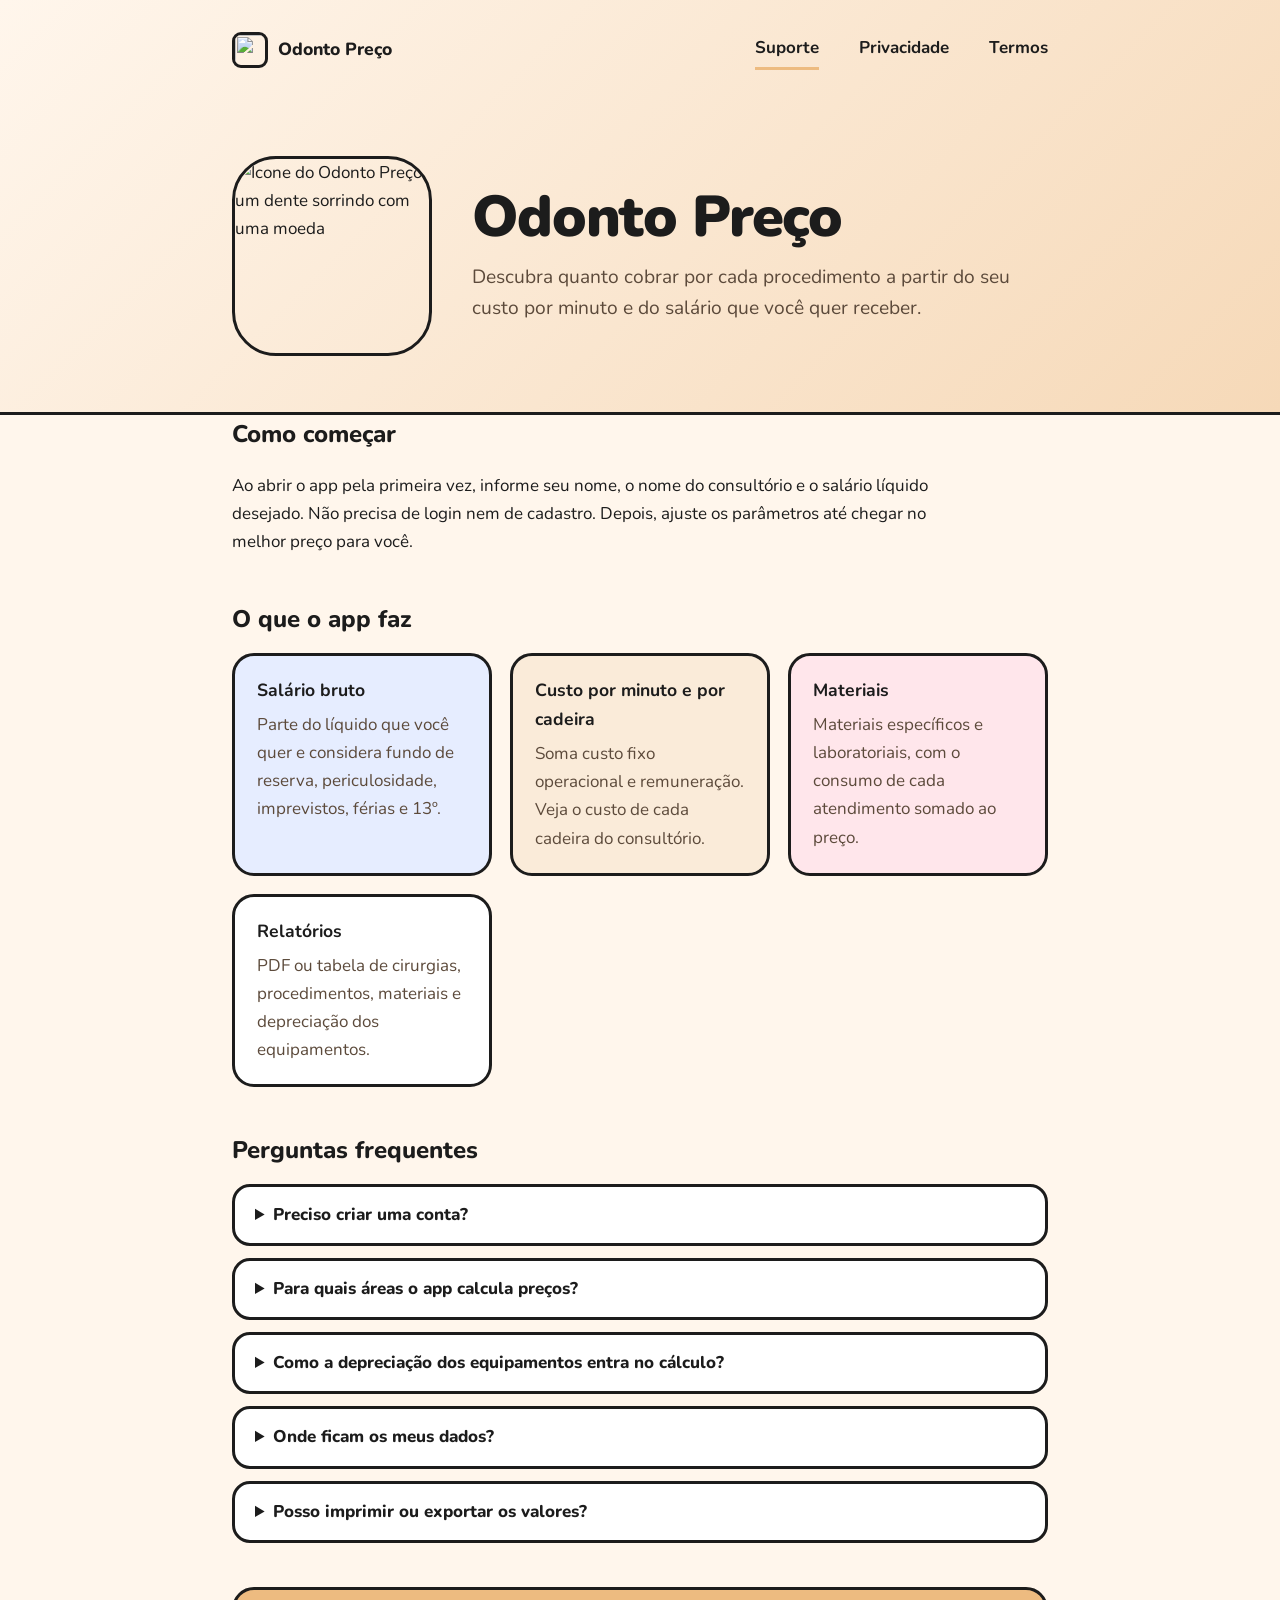
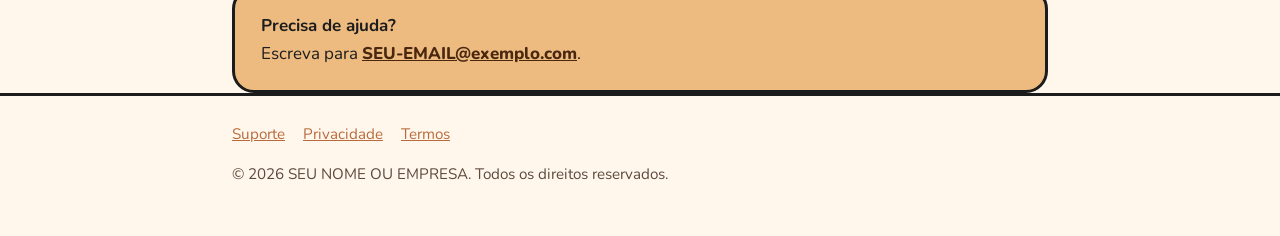
==== index.html @ 5d1fe0f5 "First Website Upload" ====
<!DOCTYPE html>
<html lang="pt-BR">
<head>
<meta charset="utf-8">
<meta name="viewport" content="width=device-width, initial-scale=1, viewport-fit=cover">
<title>Odonto Preço – Suporte</title>
<link rel="icon" href="icon.png">
<link rel="preconnect" href="https://fonts.googleapis.com">
<link rel="preconnect" href="https://fonts.gstatic.com" crossorigin>
<link rel="stylesheet" href="https://fonts.googleapis.com/css2?family=Nunito:wght@400;700;800;900&display=swap">
<link rel="stylesheet" href="style.css">
</head>
<body>
<header class="hero"><nav class="wrap"><a class="brand" href="index.html"><img src="icon.png" alt="">Odonto Preço</a><a href="index.html" aria-current="page">Suporte</a><a href="privacidade.html">Privacidade</a><a href="termos.html">Termos</a></nav>
<div class="wrap"><img src="icon.png" alt="Ícone do Odonto Preço: um dente sorrindo com uma moeda"><div><h1>Odonto Preço</h1><p class="lead">Descubra quanto cobrar por cada procedimento a partir do seu custo por minuto e do salário que você quer receber.</p></div></div></header>
<main class="wrap">
<h2>Como começar</h2>
<p>Ao abrir o app pela primeira vez, informe seu nome, o nome do consultório e o salário líquido desejado. Não precisa de login nem de cadastro. Depois, ajuste os parâmetros até chegar no melhor preço para você.</p>
<h2>O que o app faz</h2>
<div class="grid">
<div class="card"><h3>Salário bruto</h3><p>Parte do líquido que você quer e considera fundo de reserva, periculosidade, imprevistos, férias e 13º.</p></div>
<div class="card"><h3>Custo por minuto e por cadeira</h3><p>Soma custo fixo operacional e remuneração. Veja o custo de cada cadeira do consultório.</p></div>
<div class="card"><h3>Materiais</h3><p>Materiais específicos e laboratoriais, com o consumo de cada atendimento somado ao preço.</p></div>
<div class="card"><h3>Relatórios</h3><p>PDF ou tabela de cirurgias, procedimentos, materiais e depreciação dos equipamentos.</p></div>
</div>
<h2>Perguntas frequentes</h2>
<details><summary>Preciso criar uma conta?</summary><p>Não. Você informa nome, consultório e salário desejado na primeira abertura e já pode usar.</p></details>
<details><summary>Para quais áreas o app calcula preços?</summary><p>Implantodontia, dentística e prótese.</p></details>
<details><summary>Como a depreciação dos equipamentos entra no cálculo?</summary><p>Você informa o investimento inicial feito para montar a clínica e o app inclui a depreciação dos equipamentos nos custos.</p></details>
<details><summary>Onde ficam os meus dados?</summary><p>Ficam salvos no seu iCloud. Quem desenvolve o app não tem acesso a eles. Veja os detalhes na <a href="privacidade.html">Política de Privacidade</a>.</p></details>
<details><summary>Posso imprimir ou exportar os valores?</summary><p>Sim, em PDF ou em tabela, na área de relatórios do app.</p></details>
<div class="contact"><p><strong>Precisa de ajuda?</strong></p><p>Escreva para <a href="mailto:SEU-EMAIL@exemplo.com">SEU-EMAIL@exemplo.com</a>.</p></div></main>
<footer><div class="wrap"><a href="index.html">Suporte</a><a href="privacidade.html">Privacidade</a><a href="termos.html">Termos</a><p>© 2026 SEU NOME OU EMPRESA. Todos os direitos reservados.</p></div></footer>
</body>
</html>
---- style.css ----
:root{--ink:#1c1c1c;--cream:#fff6ec;--peach:#f6d9b8;--coin:#edbb80;--rust:#b96b3c;--brown:#70401f;--sky:#b8ccff;--rose:#ffb8c6;--card:#ffffff;--mut:#5c4a3b}
@media (prefers-color-scheme:dark){:root{--ink:#f4ece3;--cream:#1d1712;--peach:#2b2017;--coin:#edbb80;--rust:#e0955f;--brown:#edbb80;--card:#261d16;--mut:#c4b3a2}}
*{box-sizing:border-box}
html{scroll-padding-top:env(safe-area-inset-top,0px)}
body{margin:0;background:var(--cream);color:var(--ink);font:17px/1.65 "Nunito",ui-rounded,"Avenir Next","Segoe UI",system-ui,sans-serif;padding:env(safe-area-inset-top,0px) 0 env(safe-area-inset-bottom,0px)}
.wrap{max-width:860px;margin:0 auto;padding:0 22px}
nav{display:flex;gap:22px;flex-wrap:wrap;align-items:center;padding:20px 0;font-weight:700}
nav a{color:var(--ink);text-decoration:none;padding:4px 0;border-bottom:3px solid transparent}
nav a:hover,nav a[aria-current]{border-bottom-color:var(--coin)}
nav .brand{margin-right:auto;display:flex;align-items:center;gap:10px;font-weight:800;font-size:1.1rem;border:0}
nav .brand img{width:36px;height:36px;border-radius:9px}
a{color:var(--rust)}
a:focus-visible,summary:focus-visible{outline:3px solid var(--rust);outline-offset:3px;border-radius:6px}
.hero{background:linear-gradient(135deg,var(--cream),var(--peach));border-bottom:3px solid var(--ink)}
.hero .wrap{display:flex;align-items:center;gap:40px;padding-top:28px;padding-bottom:56px}
.hero img{width:200px;height:200px;border-radius:44px;border:3px solid var(--ink);flex:none}
h1{font-size:clamp(2.2rem,7vw,3.6rem);line-height:1.05;margin:0 0 14px;font-weight:900;letter-spacing:-.02em}
.lead{font-size:1.2rem;color:var(--mut);margin:0;max-width:30em}
main{padding:44px 0 72px}
h2{font-size:1.5rem;font-weight:800;margin:44px 0 14px}
h2:first-child{margin-top:0}
h3{font-size:1.1rem;margin:26px 0 6px}
p,li{max-width:42em}
.grid{display:grid;grid-template-columns:repeat(auto-fit,minmax(240px,1fr));gap:18px}
.card{background:var(--card);border:3px solid var(--ink);border-radius:22px;padding:20px 22px}
.card h3{margin-top:0}
.card p{margin:0;color:var(--mut)}
.card:nth-child(4n+1){background:color-mix(in srgb,var(--sky) 35%,var(--card))}
.card:nth-child(4n+2){background:color-mix(in srgb,var(--coin) 30%,var(--card))}
.card:nth-child(4n+3){background:color-mix(in srgb,var(--rose) 35%,var(--card))}
details{background:var(--card);border:3px solid var(--ink);border-radius:18px;padding:14px 20px;margin-bottom:12px}
summary{cursor:pointer;font-weight:800}
details p{margin:10px 0 0;color:var(--mut)}
.contact{margin-top:44px;background:var(--coin);color:#1c1c1c;border:3px solid var(--ink);border-radius:22px;padding:22px 26px}
.contact p{margin:0}
.contact a{color:#4a2810;font-weight:800}
.doc p,.doc li{color:var(--ink)}
.doc ul{padding-left:1.2em}
.updated{color:var(--mut);font-size:.95rem}
footer{border-top:3px solid var(--ink);padding:26px 0 34px;font-size:.95rem;color:var(--mut)}
footer a{margin-right:18px}
@media (max-width:640px){.hero .wrap{flex-direction:column;align-items:flex-start;gap:22px}.hero img{width:120px;height:120px;border-radius:28px}}
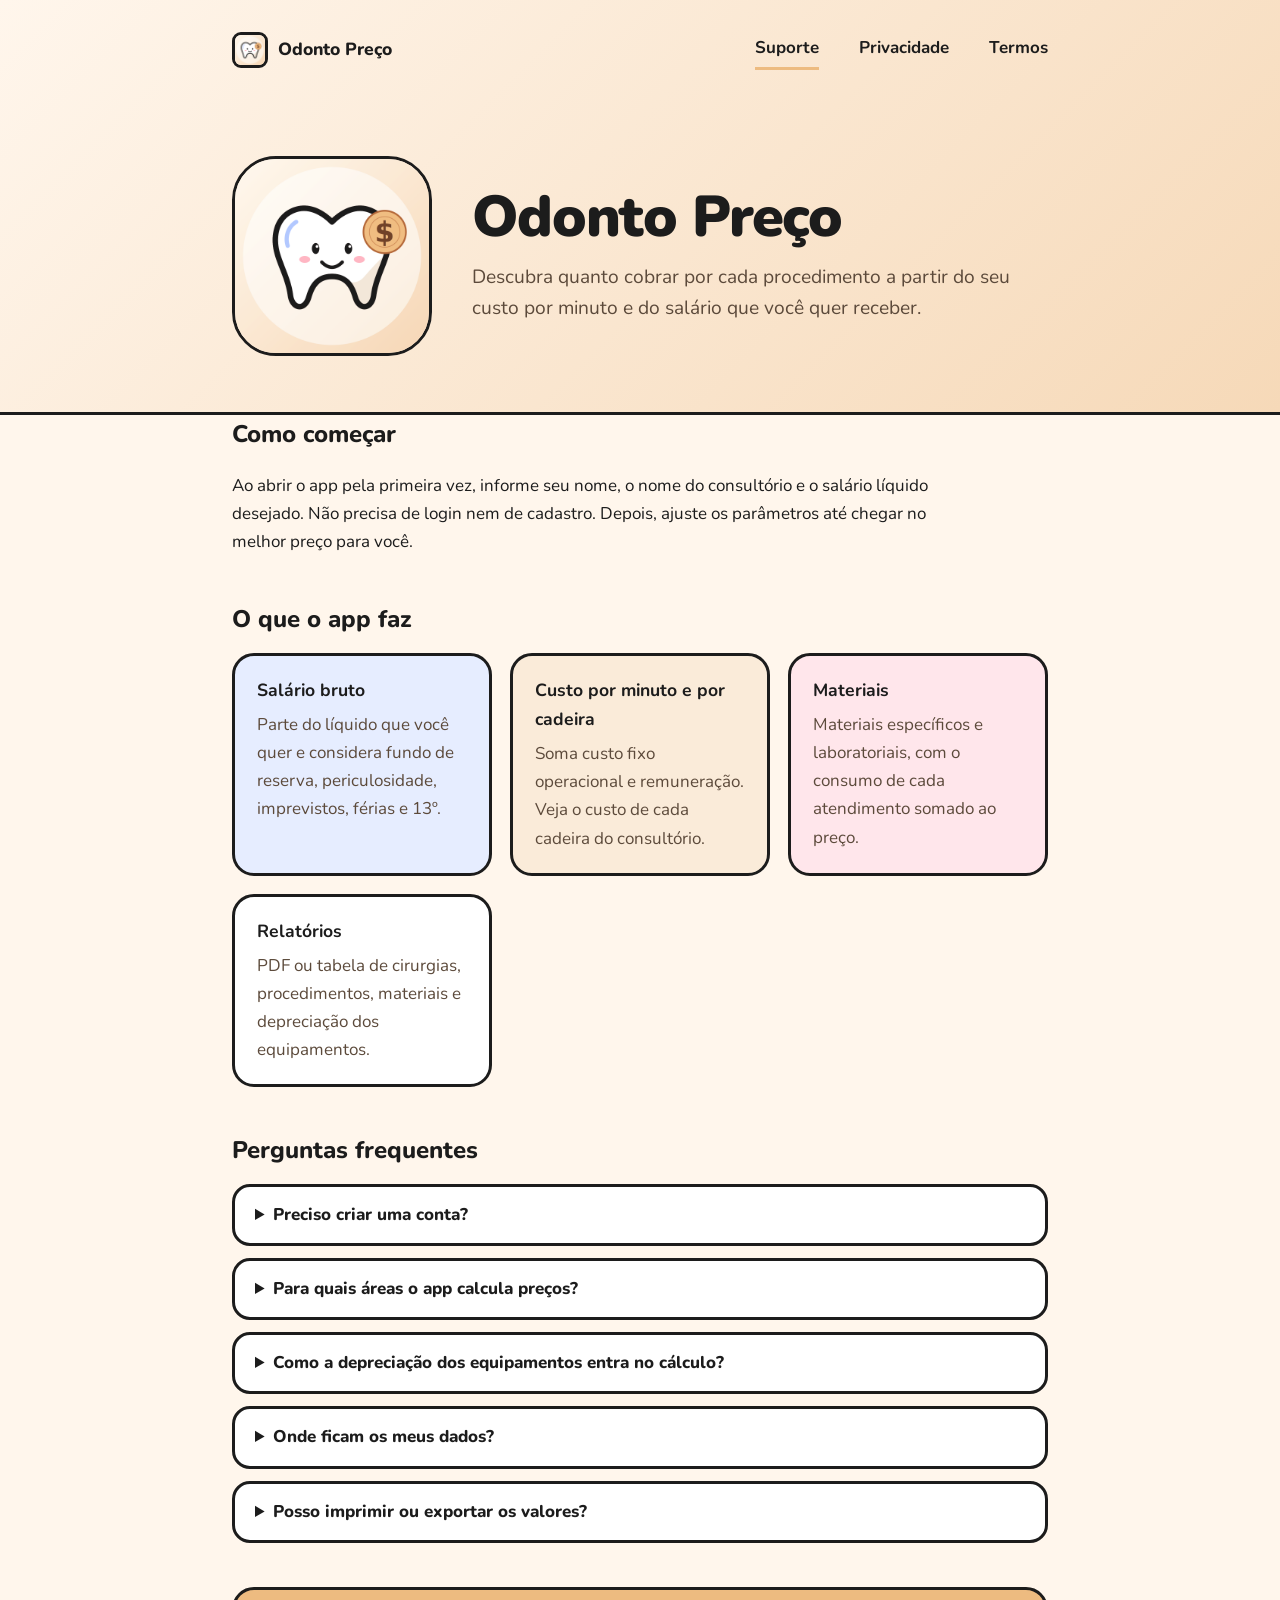
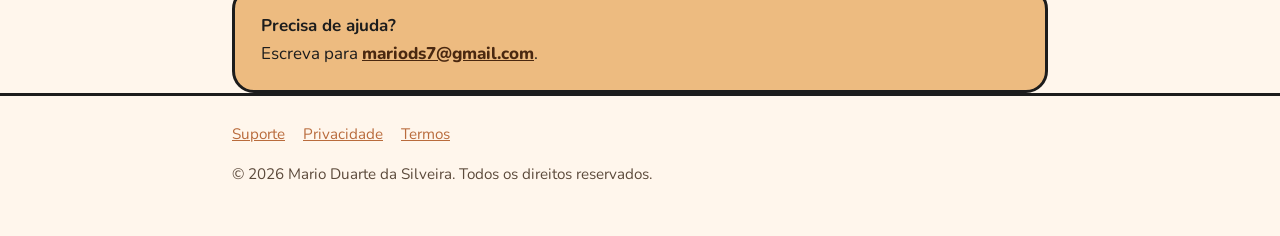
==== commit fa232763: "Icon Upload" ====
--- a/index.html
+++ b/index.html
@@ -29,7 +29,7 @@
 <details><summary>Como a depreciação dos equipamentos entra no cálculo?</summary><p>Você informa o investimento inicial feito para montar a clínica e o app inclui a depreciação dos equipamentos nos custos.</p></details>
 <details><summary>Onde ficam os meus dados?</summary><p>Ficam salvos no seu iCloud. Quem desenvolve o app não tem acesso a eles. Veja os detalhes na <a href="privacidade.html">Política de Privacidade</a>.</p></details>
 <details><summary>Posso imprimir ou exportar os valores?</summary><p>Sim, em PDF ou em tabela, na área de relatórios do app.</p></details>
-<div class="contact"><p><strong>Precisa de ajuda?</strong></p><p>Escreva para <a href="mailto:SEU-EMAIL@exemplo.com">SEU-EMAIL@exemplo.com</a>.</p></div></main>
-<footer><div class="wrap"><a href="index.html">Suporte</a><a href="privacidade.html">Privacidade</a><a href="termos.html">Termos</a><p>© 2026 SEU NOME OU EMPRESA. Todos os direitos reservados.</p></div></footer>
+<div class="contact"><p><strong>Precisa de ajuda?</strong></p><p>Escreva para <a href="mailto:SEU-EMAIL@exemplo.com">mariods7@gmail.com</a>.</p></div></main>
+<footer><div class="wrap"><a href="index.html">Suporte</a><a href="privacidade.html">Privacidade</a><a href="termos.html">Termos</a><p>© 2026 Mario Duarte da Silveira. Todos os direitos reservados.</p></div></footer>
 </body>
 </html>
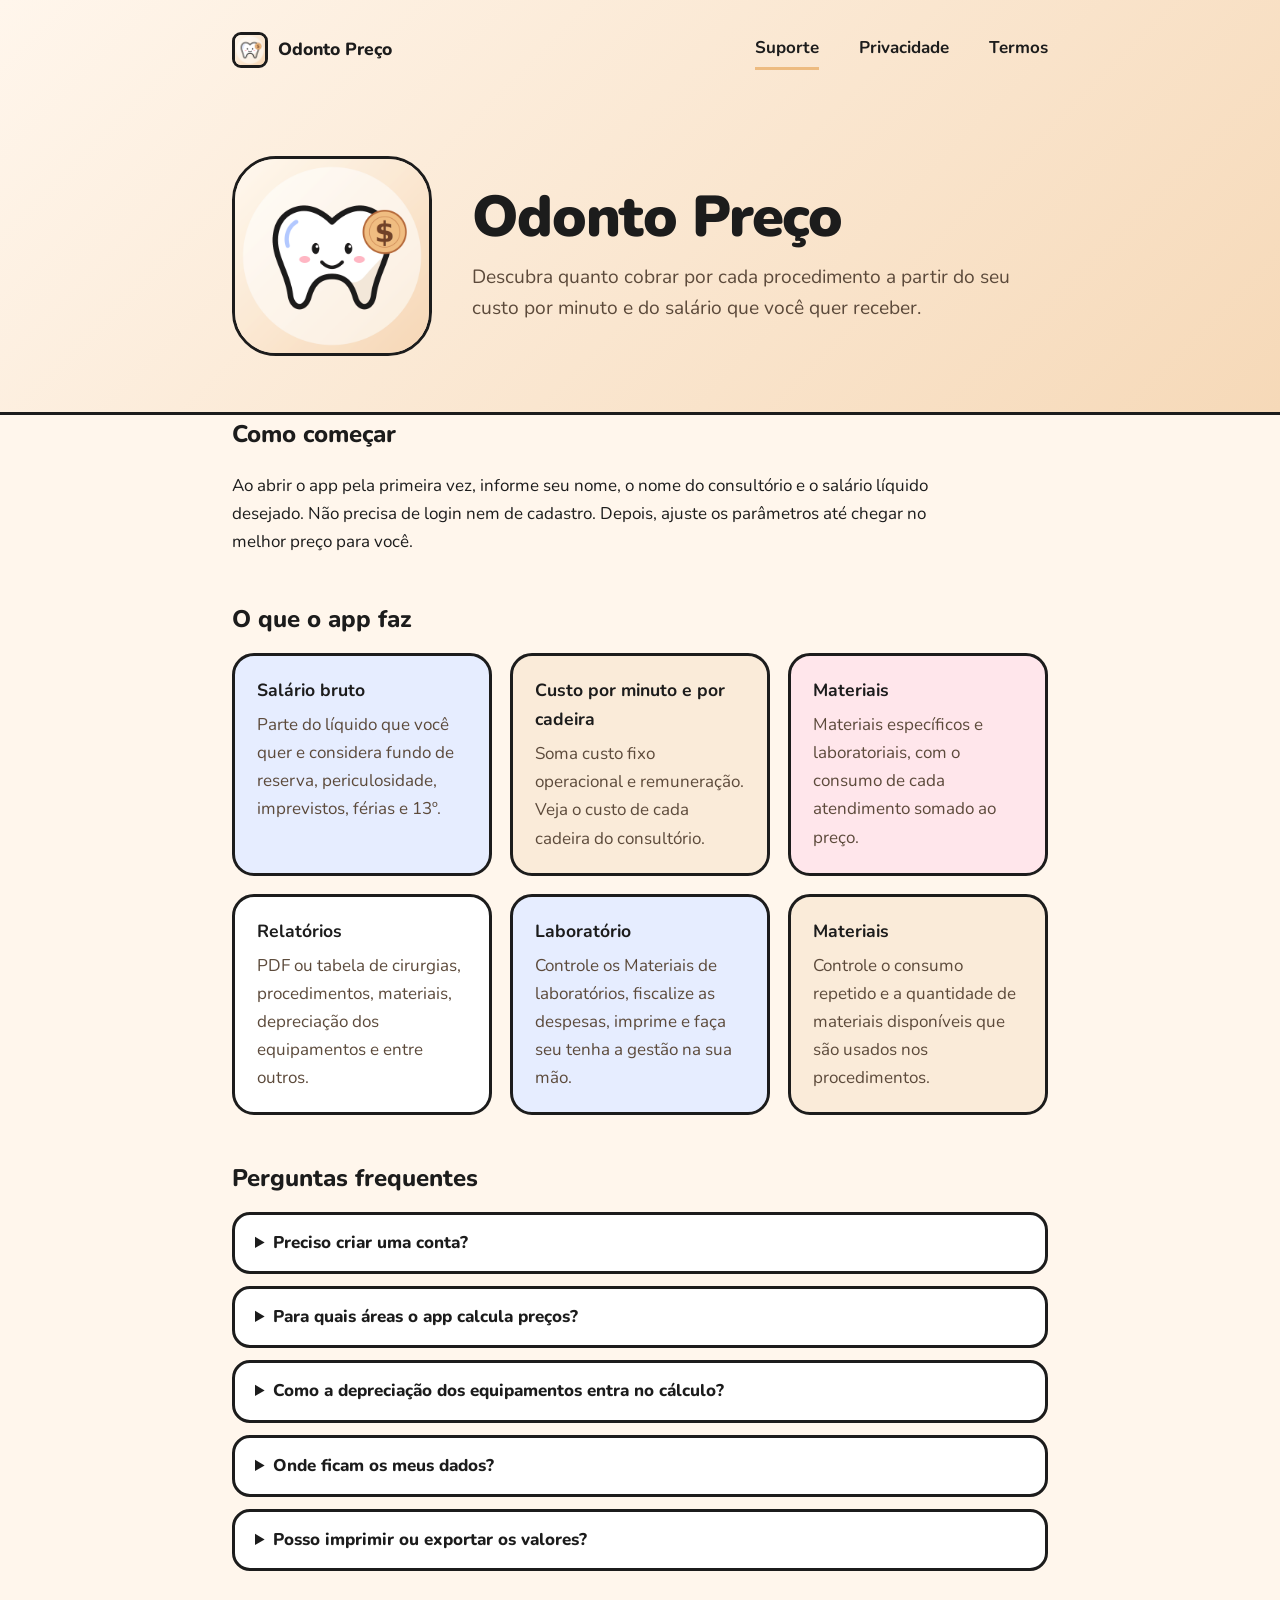
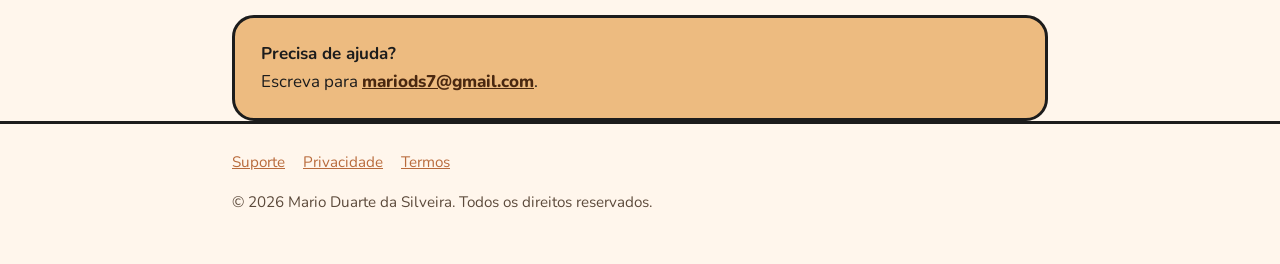
==== commit b36c9a8e: "Reiniciando o rep com novo cod" ====
--- a/index.html
+++ b/index.html
@@ -21,7 +21,9 @@
 <div class="card"><h3>Salário bruto</h3><p>Parte do líquido que você quer e considera fundo de reserva, periculosidade, imprevistos, férias e 13º.</p></div>
 <div class="card"><h3>Custo por minuto e por cadeira</h3><p>Soma custo fixo operacional e remuneração. Veja o custo de cada cadeira do consultório.</p></div>
 <div class="card"><h3>Materiais</h3><p>Materiais específicos e laboratoriais, com o consumo de cada atendimento somado ao preço.</p></div>
-<div class="card"><h3>Relatórios</h3><p>PDF ou tabela de cirurgias, procedimentos, materiais e depreciação dos equipamentos.</p></div>
+<div class="card"><h3>Relatórios</h3><p>PDF ou tabela de cirurgias, procedimentos, materiais, depreciação dos equipamentos e entre outros.</p></div>
+<div class="card"><h3>Laboratório</h3><p>Controle os Materiais de laboratórios, fiscalize as despesas, imprime e faça seu tenha a gestão na sua mão.</p></div>
+<div class="card"><h3>Materiais</h3><p>Controle o consumo repetido e a quantidade de materiais disponíveis que são usados nos procedimentos.</p></div>
 </div>
 <h2>Perguntas frequentes</h2>
 <details><summary>Preciso criar uma conta?</summary><p>Não. Você informa nome, consultório e salário desejado na primeira abertura e já pode usar.</p></details>
